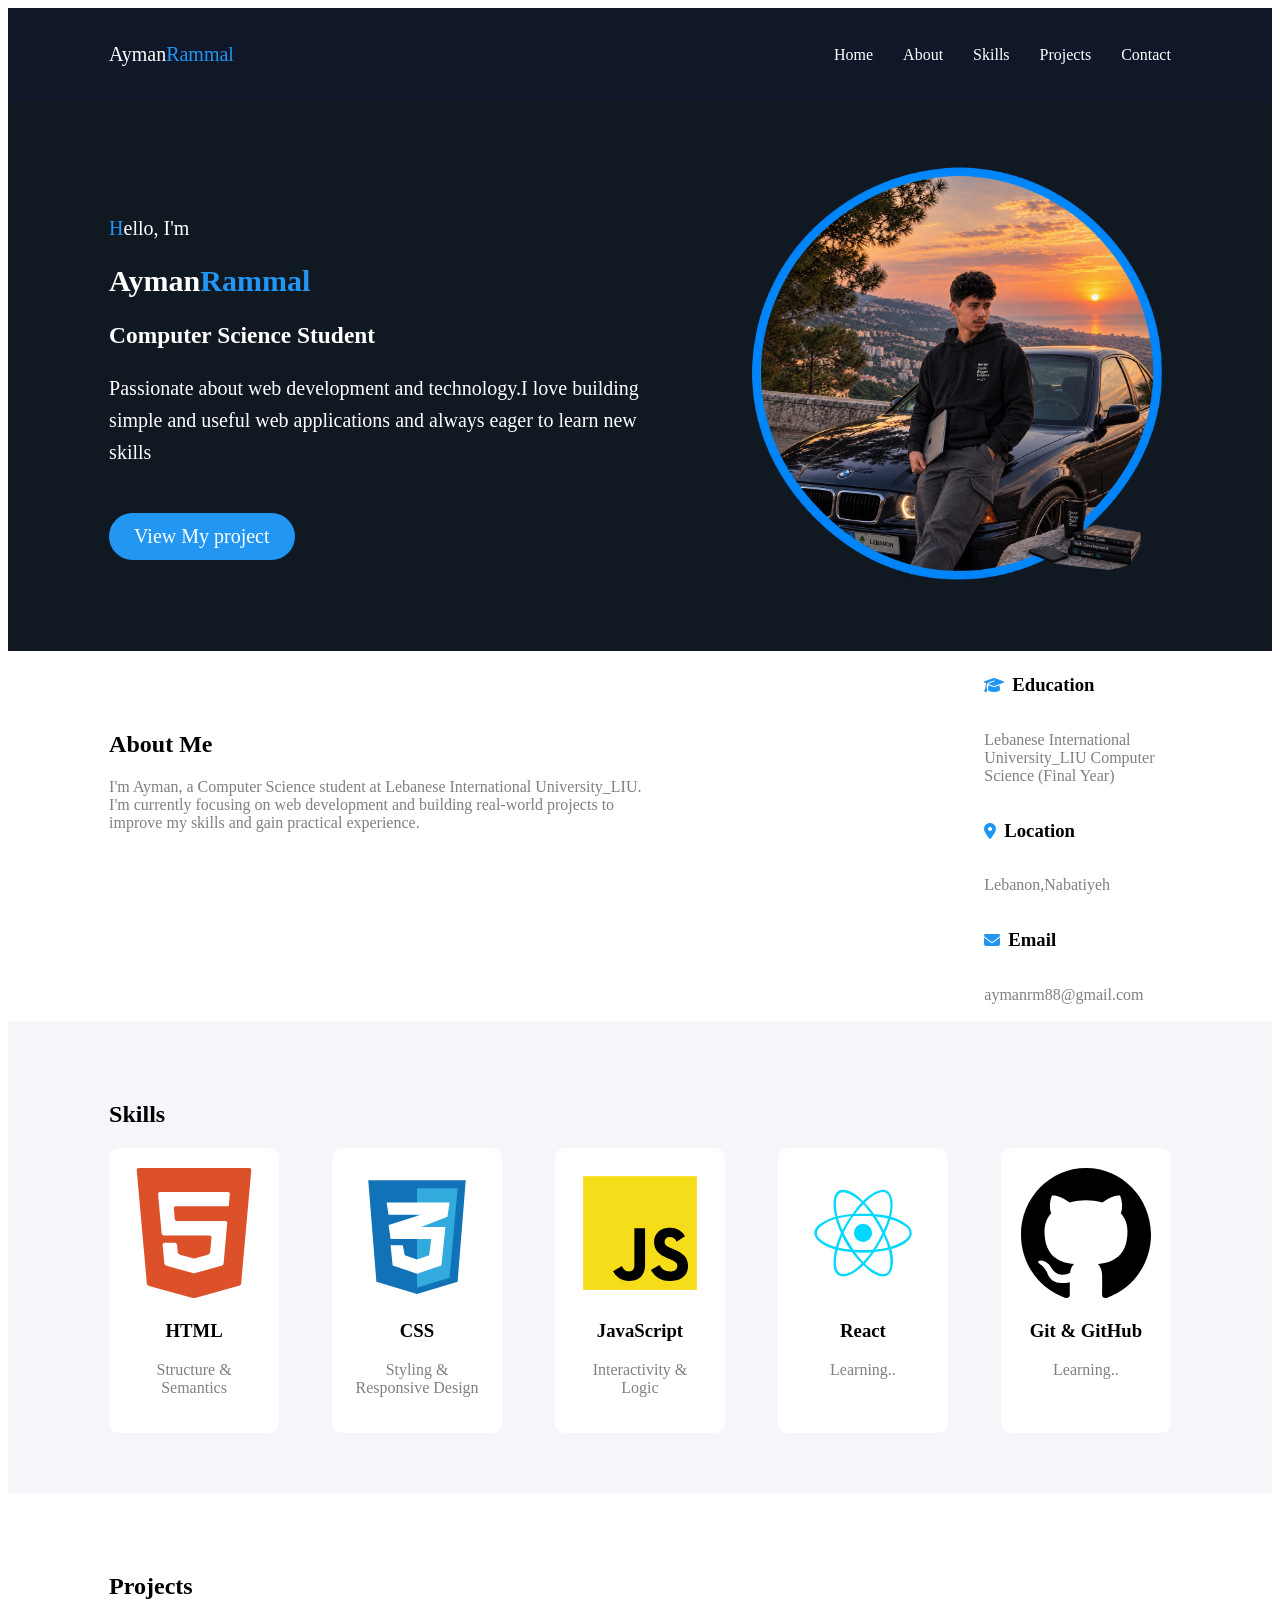
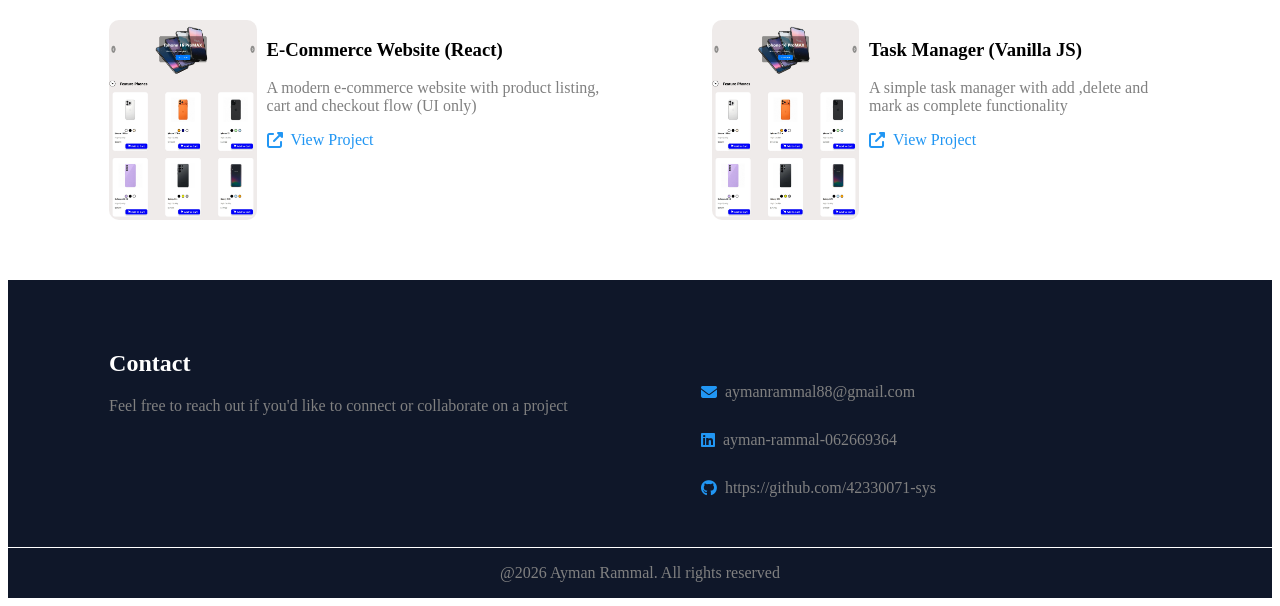
==== index.html @ ae275d74 "update portfolio" ====
<!DOCTYPE html>
<html lang="en">
<head>
    <meta charset="UTF-8">
    <meta name="viewport" content="width=device-width, initial-scale=1.0">
    <title>Portfolio</title>
    <link rel="stylesheet" href="portfolio.css">
    <link rel="stylesheet" href="https://cdnjs.cloudflare.com/ajax/libs/font-awesome/6.7.2/css/all.min.css">
</head>
<body>
    <header>
        <p>Ayman<span>Rammal</span></p>
        <nav>
            <div class="nav_links">
            <a href="#home">Home</a>
            <a href="#about">About</a>
            <a href="#skills">Skills</a>
            <a href="#projects">Projects</a>
            <a href="#contact">Contact</a>
            </div>
            <button id="menu_btn">☰</button>
        </nav>
    </header>
    <section id="home">
      <div id="home_text">
        <p><span>H</span>ello, I'm</p>
        <h1>Ayman<span>Rammal</span></h1>
        <h3>Computer Science Student</h3>
        <p>Passionate about web development and technology.I love building simple and useful web applications and always eager to learn new skills</p>
        <a href="#projects">View My project</a>
      </div>
        <div id="home_img">
            <img src="mee.png">
        </div>
    </section>
    <section id="about">
        <div class="about_info">
        <h2>About Me</h2>
        <p>I'm Ayman, a Computer Science student at Lebanese International University_LIU. I'm currently focusing on web development and building real-world projects to improve my skills and gain practical experience.</p>
        </div>
        <div class="info">
        <div class="education_info">
            <div class="title">
        <i class="fa-solid fa-graduation-cap"></i><h3>Education</h3>
        </div>
        <p>Lebanese International University_LIU
            Computer Science (Final Year)
        </p>
        </div>
        <div class="location_info">
            <div class="title">
        <i class="fa-solid fa-location-dot"></i><h3>Location</h3>
        </div>
        <p>Lebanon,Nabatiyeh</p>
        </div>
        <div class="emails_info">
            <div class="title">
        <i class="fa-solid fa-envelope"></i><h3>Email</h3>
            </div>
        <p>aymanrm88@gmail.com</p>
        </div>
        </div>
    </section>
    <section id="skills">
        <h2>Skills</h2>
        <div id="skills_info">
            <div id="html">
                <img src="html5.svg">
                <h3>HTML</h3>
                <p>Structure & Semantics</p>
            </div>
            <div id="css">
                <img src="css.svg">
                <h3>CSS</h3>
                <p>Styling & Responsive Design</p>
            </div>
            <div id="js">
                <img src="js.svg">
                <h3>JavaScript</h3>
                <p>Interactivity & Logic</p>
            </div>
            <div id="react">
                <img src="react.svg">
                <h3>React</h3>
                <p>Learning..</p>
            </div>
            <div id="github">
                <img src="github.svg">
                <h3>Git & GitHub</h3>
                <p>Learning..</p>
            </div>
        </div>
    </section>
    <section id="projects">
        <h2>Projects</h2>
        <div id="projects_info">
            <div id="e_commerce">
                <img src="project.jpeg">
                <div class="e_commerce_info">
                <h3>E-Commerce Website (React)</h3>
                <p>A modern e-commerce website with product listing, cart and checkout flow (UI only)</p>
                <div class="title">
                <i class="fa-solid fa-up-right-from-square"></i><a target="_blank" href="https://willowy-kelpie-86afe1.netlify.app">View Project</a>
                </div>
                </div>
            </div>
            <div id="task_manager">
                <img src="project.jpeg">
                <div class="task_manager_info">
                <h3>Task Manager (Vanilla JS)</h3>
                <p>A simple task manager with add ,delete and mark as complete functionality</p>
                <div class="title">
                <i class="fa-solid fa-up-right-from-square"></i><a href="#">View Project</a>
                </div>
                </div>
            </div>
        </div>
        </section>
        <section id="contact">
            <div id="contact_info">
                <div id="info">
                    <h2>Contact</h2>
                    <p>Feel free to reach out if you'd like to connect or collaborate on a project</p>
                </div>
                <div class="contact_mails">
                    <div class="title">
                   <i class="fa-solid fa-envelope"></i><a href="aymanrm88@gmail.com">aymanrammal88@gmail.com</a>
                   </div>
                   <div class="title">
                   <i class="fa-brands fa-linkedin"></i><a href="https://www.linkedin.com/in/ayman-rammal-062669364/">ayman-rammal-062669364</a>
                   </div>
                   <div class="title">
                   <i class="fa-brands fa-github"></i><a href="https://github.com/42330071-sys">https://github.com/42330071-sys</a>
                   </div>
                </div>
            </div>
        </section>
        <footer>
            <p>@2026 Ayman Rammal. All rights reserved</p>
        </footer>
            <script src="portfolio.js"></script>
</body>
</html>
---- portfolio.css ----
html{
    scroll-behavior: smooth;
}
header{
    background-color: #0f1729;
    display: flex;
    justify-content: space-between;
    align-items: center;
    padding: 15px 8%;
}
header p{
    font-size:20px ;
}
a,p{
    color: white;
    text-decoration: none;
}
header a{
    color: white;
}
header a:hover{
     color: #2196F3;
     text-decoration: underline 5px;
}
span{
    color: #2196F3;
}
nav{
    position: relative;
}
.nav_links{
    display: flex;
    gap: 30px;
}
.nav_links.active{
    display: block;
}
#menu_btn{
    display: none;
}
#home{
    background-color: #101822;
    color: white;
    min-height: 430px;
    padding: 60px 8%;
    justify-content: space-between;
    display: flex;
    align-items: center;
}
#home_text{
    font-size: 20px;
}
#home_img{
    width: 40%;
    color: #0f1729;
}
#home_img img{
    width: 100%;
    max-width: 450px;
}
#home h1{
    margin: 15px 0;
}
#home p{
    max-width: 550px;
    line-height: 1.6;
}
#home a{
    color: white;
    display: inline-block;
    margin-top: 25px;
    padding: 12px 25px;
    background-color: #2196F3;
    text-decoration: none;
    border-radius: 25px;
}
#about{
    background-color:white;
    color: black;
    max-height: 200px;
    display: flex;
     justify-content: space-between;
     gap:30%;
         padding: 60px 8%;

}
#about p{
    color: grey;
}
.info{
     display: flex;
     flex-direction: column;
     justify-content: center;
     margin-top: 5%;
}
.title{
    display: flex;
    align-items: center;
    gap: 8px;
}
#skills{
    background-color: #f4f6f9;
    padding: 60px 8%;
    margin-top: 50px;
}
#skills_info{
    display: flex;
    gap: 5%;
}

#html{
    background-color: white;
    background-size: contain;
    padding: 20px;
    border-radius: 10px;
}
#html img{
    width: 100%;
}
#css{
    background-color: white;
    background-size: contain;
    padding: 20px;
    border-radius: 10px;
}
#css img{
    width: 100%;
}
#js{
    background-color: white;
    background-size: contain;
    padding: 20px;
    border-radius: 10px;
}
#js img{
    width: 100%;
}
#react{
    background-color: white;
    background-size: contain;
    padding: 20px;
    border-radius: 10px;
}
#react img{
    width: 100%;
}
#github{
    background-color: white;
    background-size: contain;
    padding: 20px;
    border-radius: 10px;
}
#github img{
    width: 100%;
}
#skills h3{
    text-align: center;
}
#skills p{
    color: grey;
    text-align: center;
    display: flex;
    justify-content: center;
}
#projects{
    padding: 60px 8%;
}
#projects_info{
    display: flex;
    gap: 100px;
}
#e_commerce img{
    width: 200px;
    height: 200px;
    border-radius: 10px;
}
#task_manager img{
    width: 200px;
    height: 200px;
    border-radius: 10px;
}
#task_manager{
    display: flex;
    gap: 10px;
}
#task_manager p{
    color: grey;
}
#task_manager a{
    color: #2196F3;
}
#e_commerce{
    display: flex;
    gap: 10px;
}
#e_commerce p{
    color: gray;
}

#e_commerce a{
    color: #2196F3;
}
#contact{
    background-color: #0f1729;
    color: white;
    padding: 50px 8%;
}
#contact p ,a{
    color: grey;
}
.contact_mails{
    display: flex;
    flex-direction: column;
    align-items: start;
    margin-top: 5%;
    margin-left: 5%;
    gap: 30px;
}
#contact_info{
    display: flex;
    gap: 80px;
}
footer{
    background-color: #0f1729;
    height: 50px;
    display: flex;
    align-items: center;
    justify-content: center;
    margin-top: 1px;
}
footer p{
    color: grey;
}
i{
    color: #2196F3;
}
@media (max-width:768px){
    .nav_links{
        display: none;
        position: absolute;
        right: 0;
        
    }
    #menu_btn{
        display: flex;
        position: absolute;
        right: 0;
        top: 0;
    }
    .nav_links.active{
        display: flex;
        flex-direction: column;
        gap: 15px;
        margin: 20px ;
    }
}
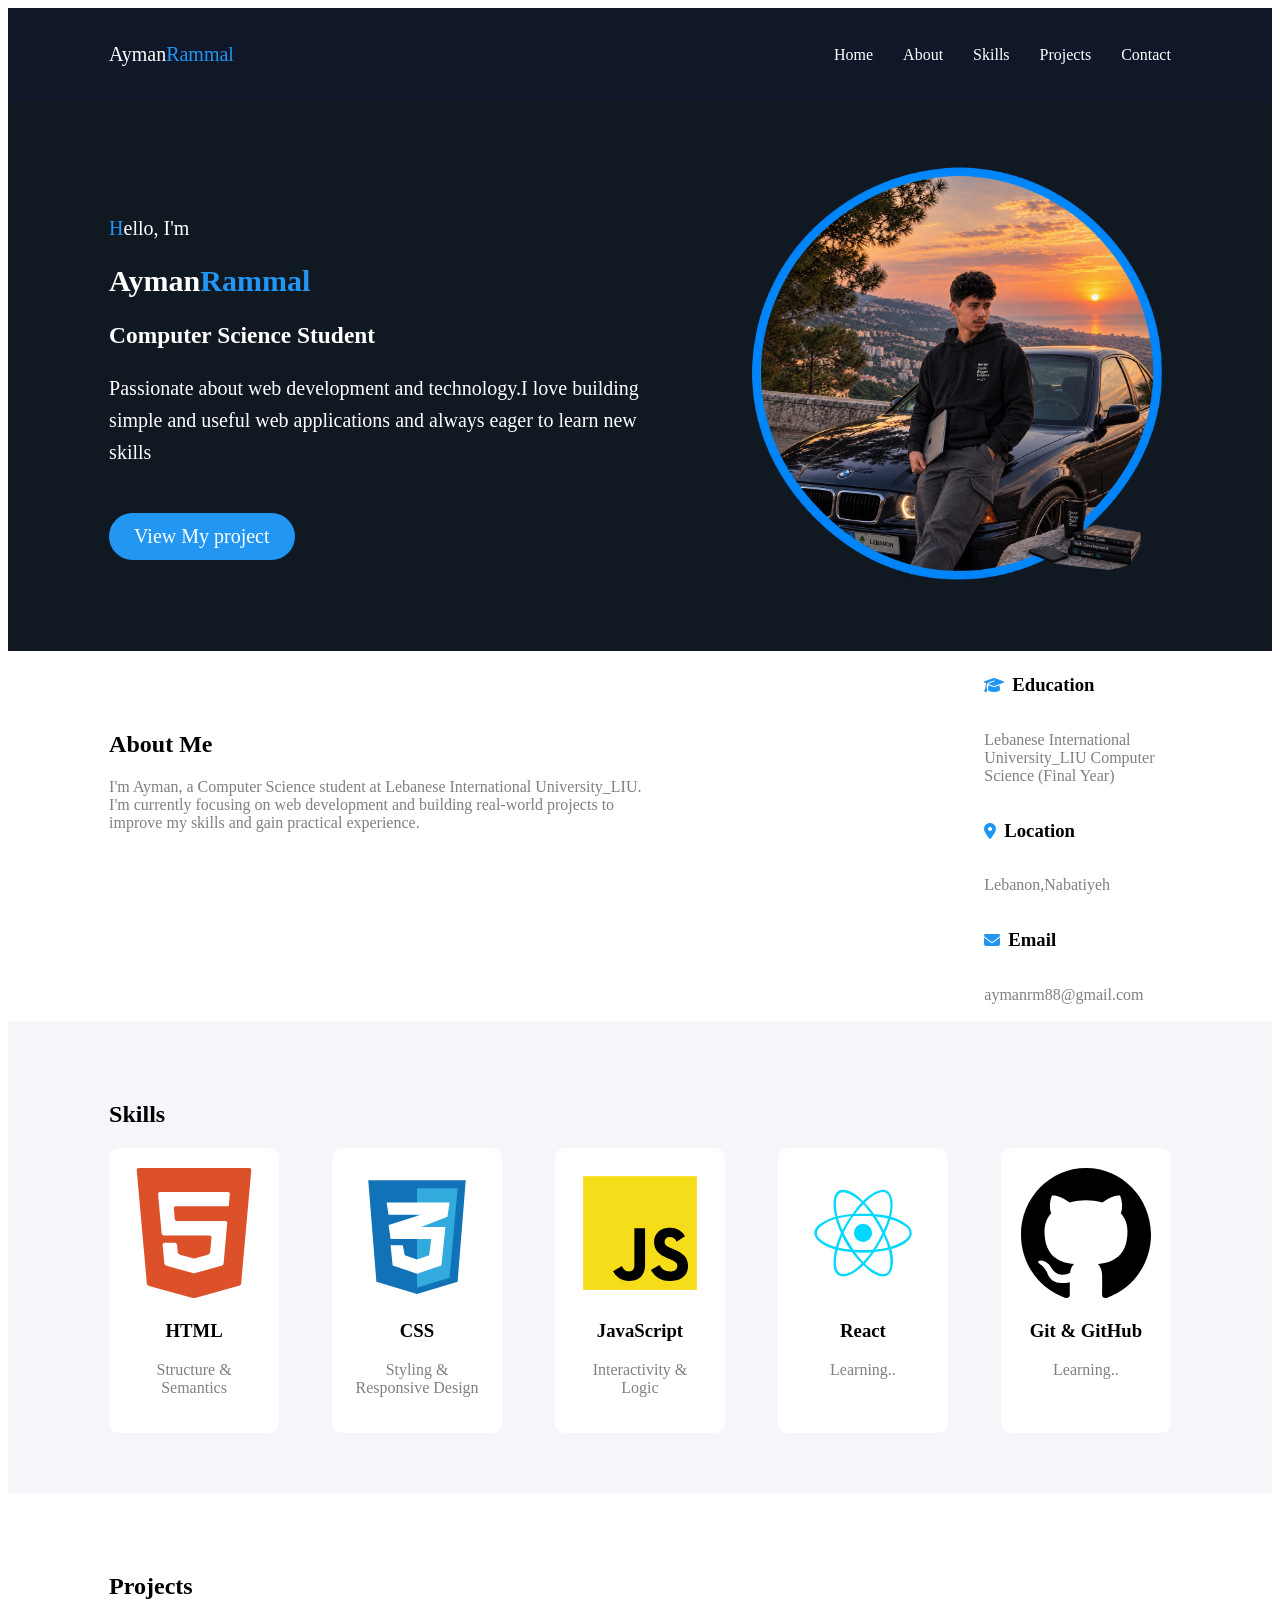
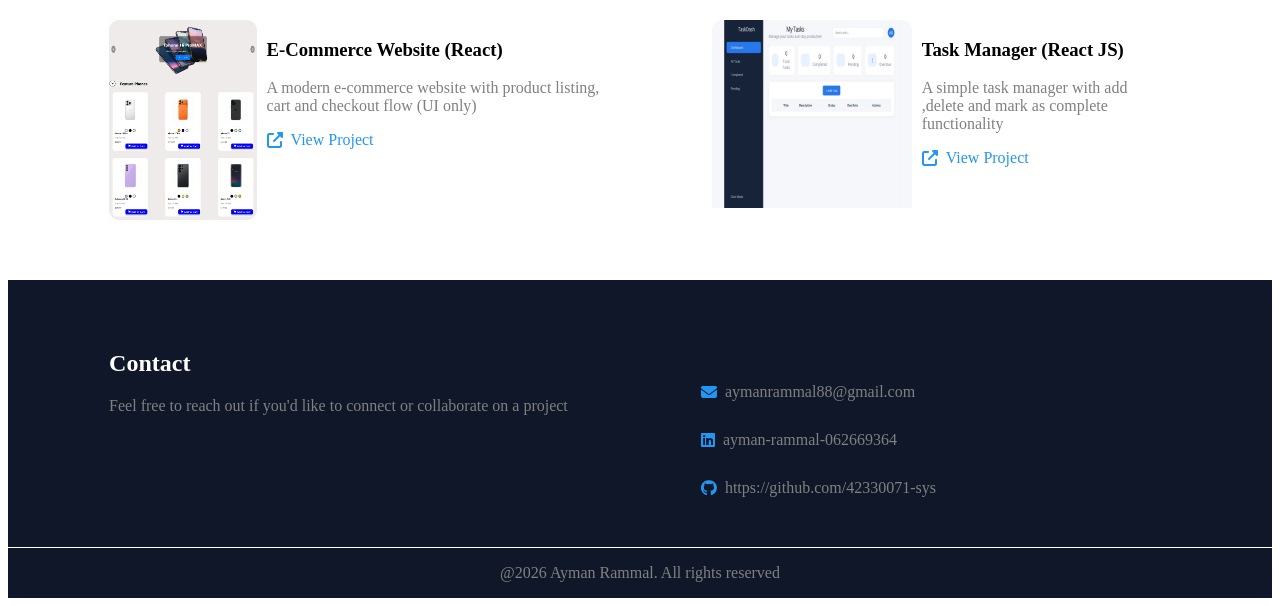
==== commit 70c0dd53: "Update portfolio project" ====
--- a/index.html
+++ b/index.html
@@ -105,12 +105,12 @@
                 </div>
             </div>
             <div id="task_manager">
-                <img src="project.jpeg">
+                <img src="project2.png">
                 <div class="task_manager_info">
-                <h3>Task Manager (Vanilla JS)</h3>
+                <h3>Task Manager (React JS)</h3>
                 <p>A simple task manager with add ,delete and mark as complete functionality</p>
                 <div class="title">
-                <i class="fa-solid fa-up-right-from-square"></i><a href="#">View Project</a>
+                <i class="fa-solid fa-up-right-from-square"></i><a href="task-dashboard-eight-pi.vercel.app">View Project</a>
                 </div>
                 </div>
             </div>
--- a/portfolio.css
+++ b/portfolio.css
@@ -235,6 +235,9 @@
     color: #2196F3;
 }
 @media (max-width:768px){
+    html{
+        width: 100%;
+    }
     .nav_links{
         display: none;
         position: absolute;
@@ -253,4 +256,67 @@
         gap: 15px;
         margin: 20px ;
     }
+    #home{
+        flex-direction: column;
+        text-align: center;
+        min-height: auto;
+    }
+    #home img{
+        width: 80%;
+        margin-top: 30px;
+    }
+    #about{
+        flex-direction: column;
+        max-height: none;
+        gap: 30px;
+        text-align: center;
+    }
+    .info{
+        justify-content: flex-start;
+        margin-top: 20px;
+        align-items: center;
+        gap: 25px;
+    }
+    .education_info, .location_info, .emails_info{
+        margin-bottom: 0;
+    }
+    .title{
+        justify-content: center;
+    }
+    #skills_info{
+        flex-direction:column ;
+        gap: 20px;
+    }
+    #projects_info{
+        flex-direction: column;
+        gap: 30px;
+    }
+    #e_commerce, #task_manager{
+        flex-direction: column;
+    }
+    #e_commerce img, #task_manager img{
+        width: 100%;
+        height: auto;
+        max-width: 300px;
+    }
+    #contact_info{
+        flex-direction: column;
+        gap: 20px;
+    }
+    .contact_mails{
+        margin-left: 0;
+        align-items: center;
+    }
+    #info{
+        text-align: center;
+    }
+    footer{
+        padding: 0 5%;
+        text-align: center;
+        height: auto;
+        min-height: 50px;
+    }
+    footer p{
+        font-size: 14px;
+    }
 }
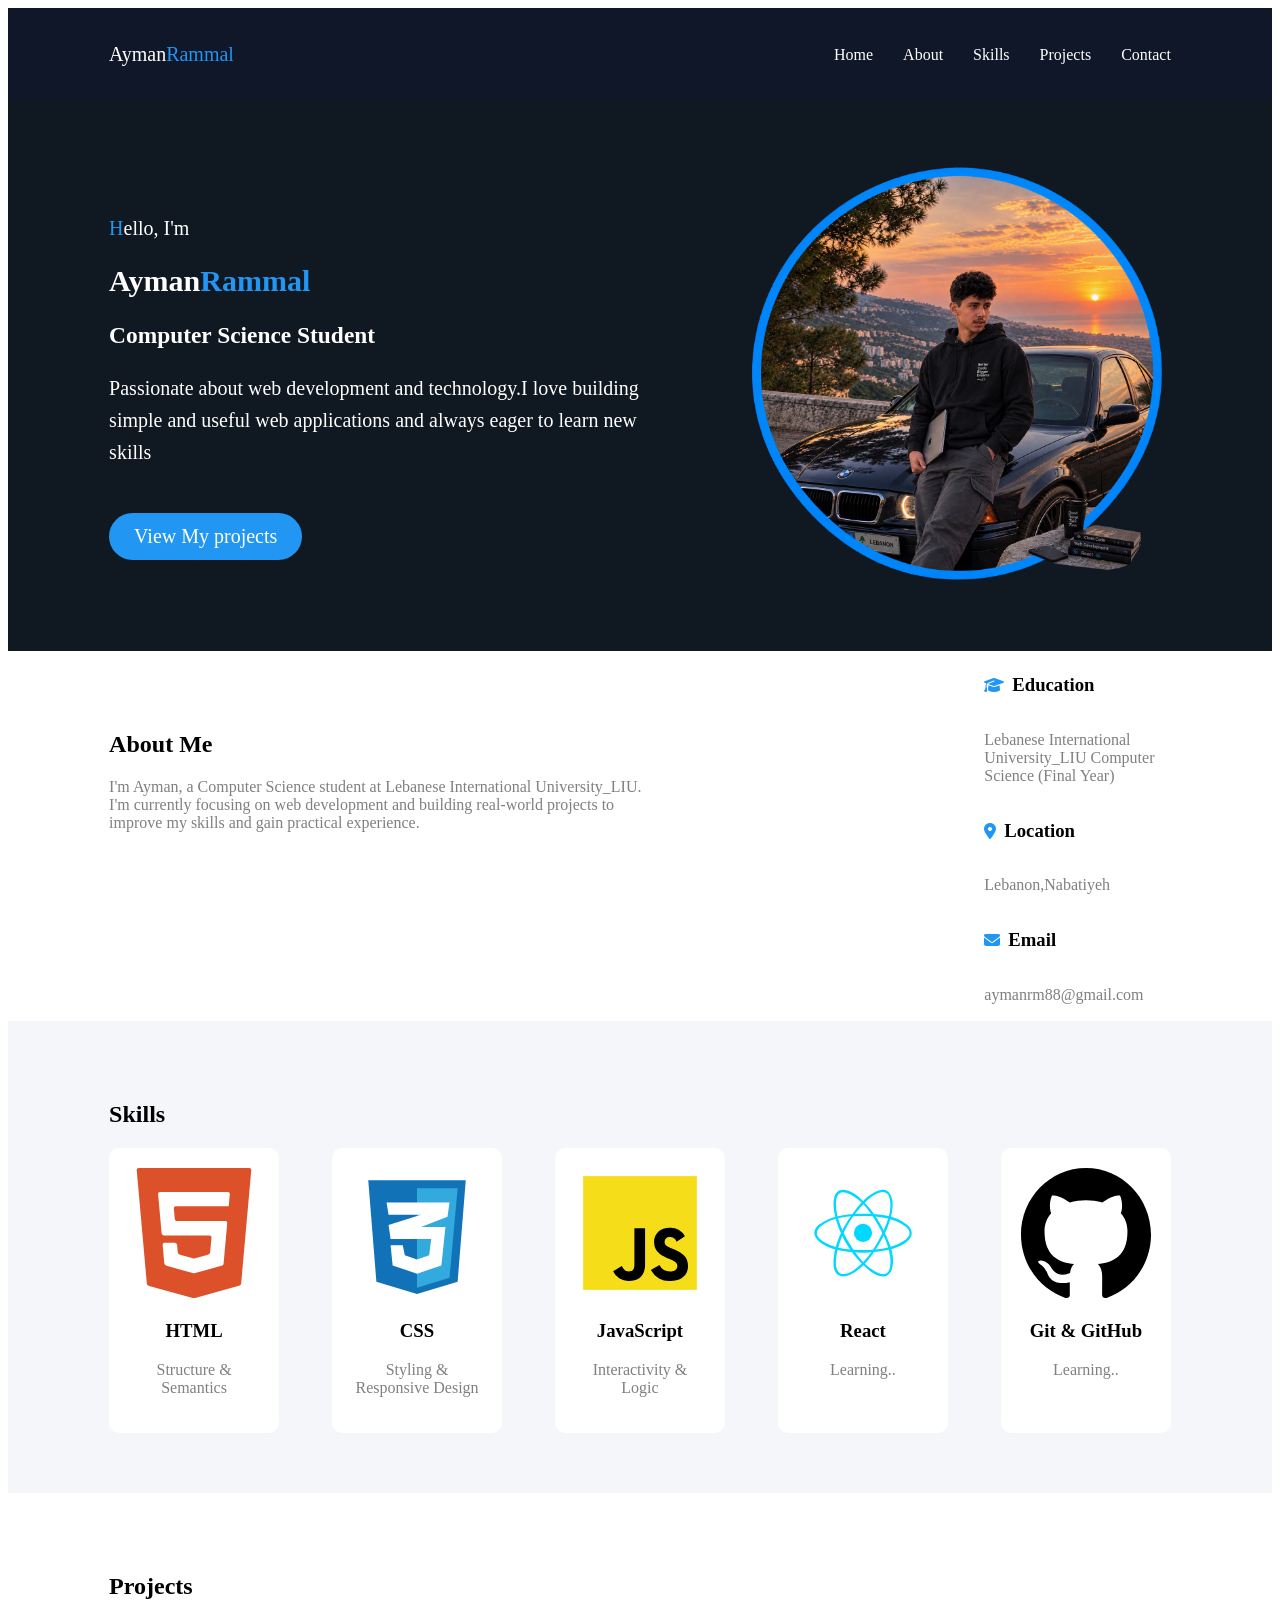
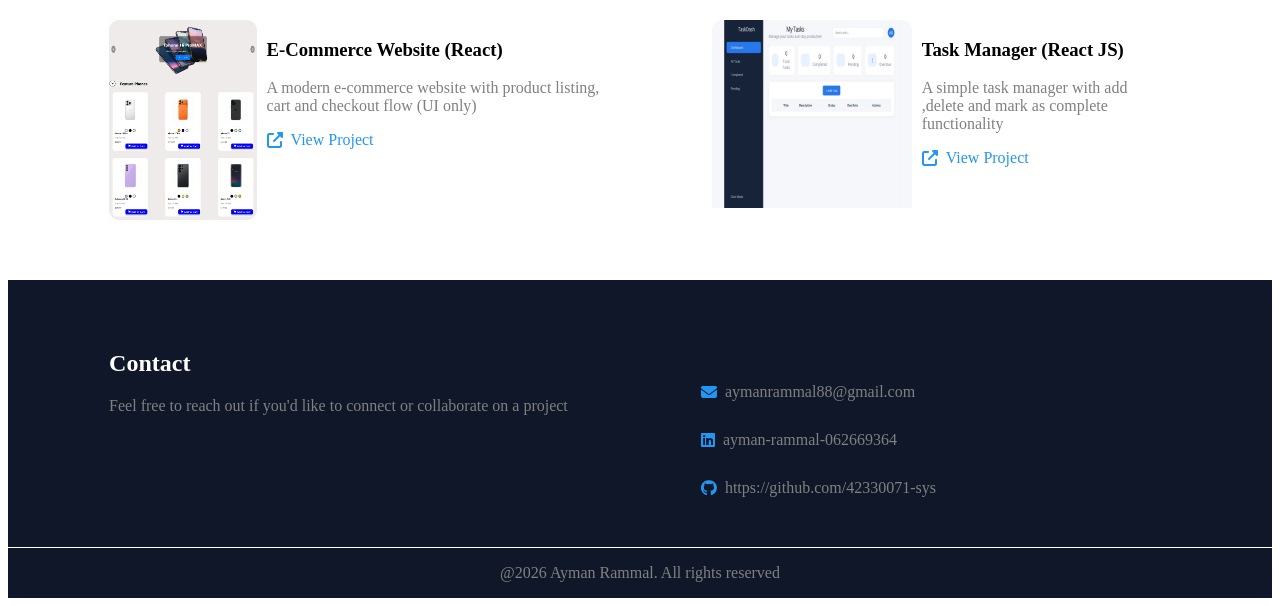
==== commit ab890734: "Final Version" ====
--- a/index.html
+++ b/index.html
@@ -27,7 +27,7 @@
         <h1>Ayman<span>Rammal</span></h1>
         <h3>Computer Science Student</h3>
         <p>Passionate about web development and technology.I love building simple and useful web applications and always eager to learn new skills</p>
-        <a href="#projects">View My project</a>
+        <a href="#projects">View My projects</a>
       </div>
         <div id="home_img">
             <img src="mee.png">
@@ -110,7 +110,7 @@
                 <h3>Task Manager (React JS)</h3>
                 <p>A simple task manager with add ,delete and mark as complete functionality</p>
                 <div class="title">
-                <i class="fa-solid fa-up-right-from-square"></i><a href="task-dashboard-eight-pi.vercel.app">View Project</a>
+                <i class="fa-solid fa-up-right-from-square"></i><a target="_blank" href="https://task-dashboard-eight-pi.vercel.app/">View Project</a>
                 </div>
                 </div>
             </div>
